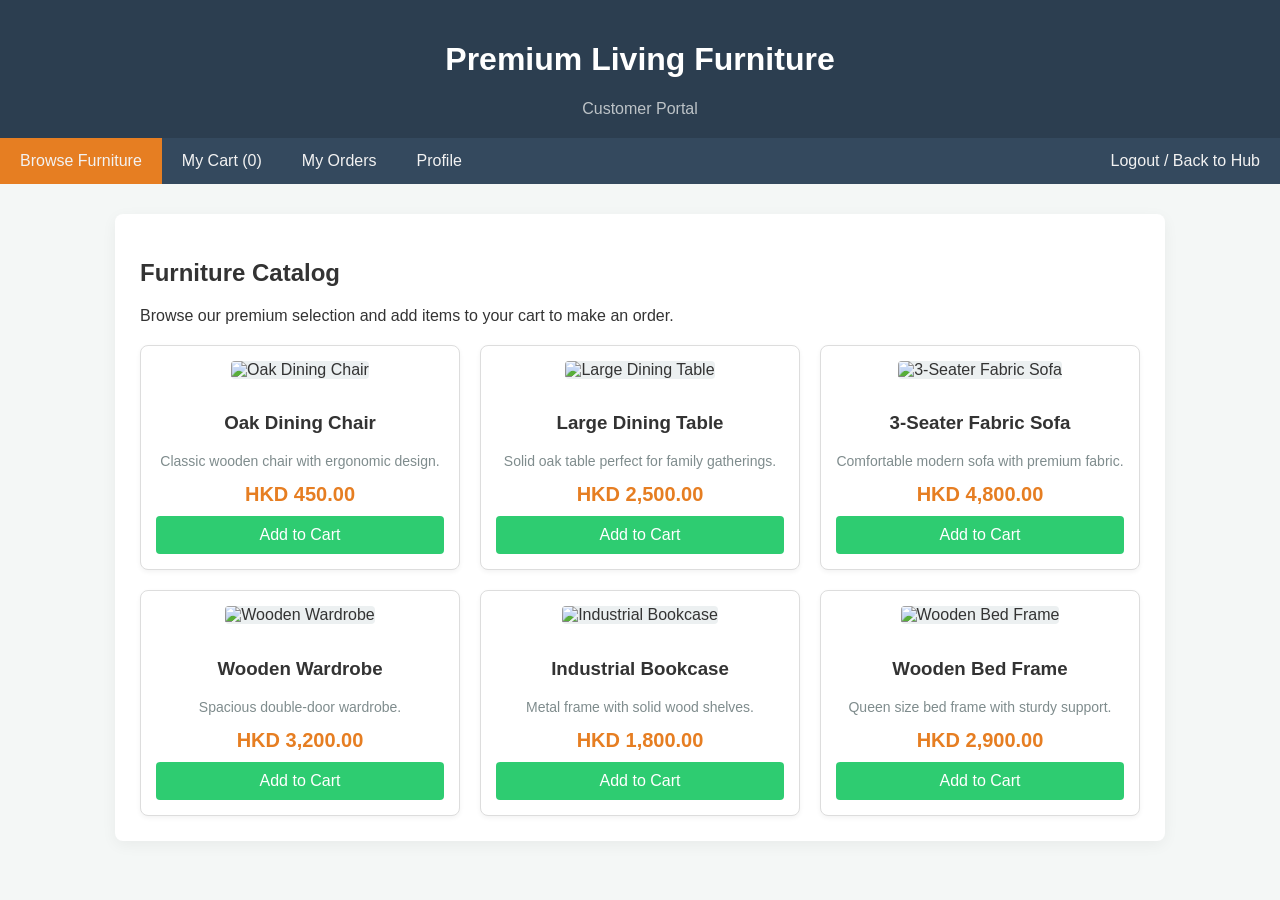
==== project/customer_make_order.html @ 46f9206c "1(UI) step1(can not submit)" ====
<!DOCTYPE html>
<html lang="en">
<head>
    <meta charset="UTF-8">
    <title>Make Order - Premium Living Furniture</title>
    <link rel="stylesheet" href="style.css">
    <style>
        /* Specific styles for the product catalog */
        .product-grid {
            display: grid;
            grid-template-columns: repeat(3, 1fr); /* 3 columns for excellent UI layout */
            gap: 20px;
            margin-top: 20px;
        }
        .product-card {
            background-color: #fff;
            border: 1px solid #ddd;
            border-radius: 8px;
            padding: 15px;
            text-align: center;
            box-shadow: 0 2px 5px rgba(0,0,0,0.05);
            transition: transform 0.2s;
        }
        .product-card:hover {
            transform: translateY(-5px); /* Simple animation for better UX */
            box-shadow: 0 5px 15px rgba(0,0,0,0.1);
        }
        .product-image {
            width: 100%;
            height: 200px;
            background-color: #ecf0f1; /* Placeholder for image */
            border-radius: 4px;
            object-fit: cover;
            margin-bottom: 15px;
        }
        .price-tag {
            color: #e67e22;
            font-size: 20px;
            font-weight: bold;
            margin: 10px 0;
        }
        .btn-add-cart {
            background-color: #2ecc71;
            color: white;
            padding: 10px 15px;
            border: none;
            border-radius: 4px;
            cursor: pointer;
            width: 100%;
            font-size: 16px;
        }
        .btn-add-cart:hover {
            background-color: #27ae60;
        }
    </style>
    
    <script>
        // Simple interactive behavior for Phase 1 UI
        function addToCart(itemName) {
            alert(itemName + " has been added to your shopping cart!");
            // In Phase 2, this will interact with PHP Sessions/Cookies
        }
    </script>
</head>
<body>

    <div class="header">
        <h1>Premium Living Furniture</h1>
        <p style="margin: 5px 0 0 0; color: #bdc3c7;">Customer Portal</p>
    </div>

    <div class="navbar">
        <a href="customer_make_order.html" class="active">Browse Furniture</a>
        <a href="customer_cart.html">My Cart (0)</a>
        <a href="customer_view_orders.html">My Orders</a>
        <a href="customer_update_profile.html">Profile</a>
        <a href="index.html" style="float:right">Logout / Back to Hub</a>
    </div>

    <div class="container" style="max-width: 1000px;">
        <h2>Furniture Catalog</h2>
        <p>Browse our premium selection and add items to your cart to make an order.</p>

        <div class="product-grid">
            
            <div class="product-card">
                <img src="Sample furntiure images1.jpg" alt="Oak Dining Chair" class="product-image">
                <h3>Oak Dining Chair</h3>
                <p style="color: #7f8c8d; font-size: 14px;">Classic wooden chair with ergonomic design.</p>
                <div class="price-tag">HKD 450.00</div>
                <button class="btn-add-cart" onclick="addToCart('Oak Dining Chair')">Add to Cart</button>
            </div>

            <div class="product-card">
                <img src="Sample furntiure images2.jpg" alt="Large Dining Table" class="product-image">
                <h3>Large Dining Table</h3>
                <p style="color: #7f8c8d; font-size: 14px;">Solid oak table perfect for family gatherings.</p>
                <div class="price-tag">HKD 2,500.00</div>
                <button class="btn-add-cart" onclick="addToCart('Large Dining Table')">Add to Cart</button>
            </div>

            <div class="product-card">
                <img src="Sample furntiure images3.jpg" alt="3-Seater Fabric Sofa" class="product-image">
                <h3>3-Seater Fabric Sofa</h3>
                <p style="color: #7f8c8d; font-size: 14px;">Comfortable modern sofa with premium fabric.</p>
                <div class="price-tag">HKD 4,800.00</div>
                <button class="btn-add-cart" onclick="addToCart('3-Seater Fabric Sofa')">Add to Cart</button>
            </div>

            <div class="product-card">
                <img src="Sample furntiure images4.jpg" alt="Wooden Wardrobe" class="product-image">
                <h3>Wooden Wardrobe</h3>
                <p style="color: #7f8c8d; font-size: 14px;">Spacious double-door wardrobe.</p>
                <div class="price-tag">HKD 3,200.00</div>
                <button class="btn-add-cart" onclick="addToCart('Wooden Wardrobe')">Add to Cart</button>
            </div>
            
            <div class="product-card">
                <img src="Sample furntiure images5.jpg" alt="Industrial Bookcase" class="product-image">
                <h3>Industrial Bookcase</h3>
                <p style="color: #7f8c8d; font-size: 14px;">Metal frame with solid wood shelves.</p>
                <div class="price-tag">HKD 1,800.00</div>
                <button class="btn-add-cart" onclick="addToCart('Industrial Bookcase')">Add to Cart</button>
            </div>

            <div class="product-card">
                <img src="Sample furntiure images6.jpg" alt="Wooden Bed Frame" class="product-image">
                <h3>Wooden Bed Frame</h3>
                <p style="color: #7f8c8d; font-size: 14px;">Queen size bed frame with sturdy support.</p>
                <div class="price-tag">HKD 2,900.00</div>
                <button class="btn-add-cart" onclick="addToCart('Wooden Bed Frame')">Add to Cart</button>
            </div>

        </div>
    </div>

</body>
</html>
---- project/style.css ----
/* General Layout Styles */
body {
    font-family: 'Segoe UI', Tahoma, Geneva, Verdana, sans-serif;
    background-color: #f4f7f6;
    margin: 0;
    padding: 0;
    color: #333;
}

.header {
    background-color: #2c3e50; /* Deep Blue professional theme */
    color: white;
    padding: 20px;
    text-align: center;
    box-shadow: 0 2px 5px rgba(0,0,0,0.1);
}

.container {
    width: 90%;
    max-width: 1100px;
    margin: 30px auto;
    background: white;
    padding: 25px;
    border-radius: 8px;
    box-shadow: 0 4px 15px rgba(0,0,0,0.05);
}

/* Navigation Bar */
.navbar {
    overflow: hidden;
    background-color: #34495e;
    position: sticky;
    top: 0;
    z-index: 1000;
}

.navbar a {
    float: left;
    display: block;
    color: #f2f2f2;
    text-align: center;
    padding: 14px 20px;
    text-decoration: none;
    transition: background 0.3s;
}

.navbar a:hover {
    background-color: #e67e22; /* High-contrast orange for interactivity */
    color: white;
}

.navbar a.active {
    background-color: #e67e22;
}

/* Form Styles */
.form-group {
    margin-bottom: 20px;
}

.form-group label {
    display: block;
    margin-bottom: 8px;
    font-weight: bold;
    color: #2c3e50;
}

.form-group input, .form-group select, .form-group textarea {
    width: 100%;
    padding: 12px;
    border: 1px solid #ddd;
    border-radius: 4px;
    box-sizing: border-box; /* Ensures padding doesn't affect width */
    font-size: 14px;
}

/* Table Styles for Management Pages */
table {
    width: 100%;
    border-collapse: collapse;
    margin-top: 20px;
}

table th, table td {
    padding: 15px;
    text-align: left;
    border-bottom: 1px solid #ddd;
}

table th {
    background-color: #ecf0f1;
    color: #2c3e50;
}

table tr:hover {
    background-color: #f9f9f9;
}

/* Buttons */
.btn {
    padding: 10px 20px;
    border: none;
    border-radius: 4px;
    cursor: pointer;
    font-size: 14px;
    text-decoration: none;
    display: inline-block;
    transition: opacity 0.2s;
}

.btn:hover {
    opacity: 0.9;
}

.btn-primary { background-color: #3498db; color: white; }
.btn-success { background-color: #2ecc71; color: white; }
.btn-danger { background-color: #e74c3c; color: white; }
.btn-warning { background-color: #f39c12; color: white; }

/* Status Badges */
.badge {
    padding: 5px 10px;
    border-radius: 20px;
    font-size: 12px;
    font-weight: bold;
    color: white;
}
.status-open { background-color: #3498db; }
.status-completed { background-color: #2ecc71; }
.status-pending { background-color: #f1c40f; }
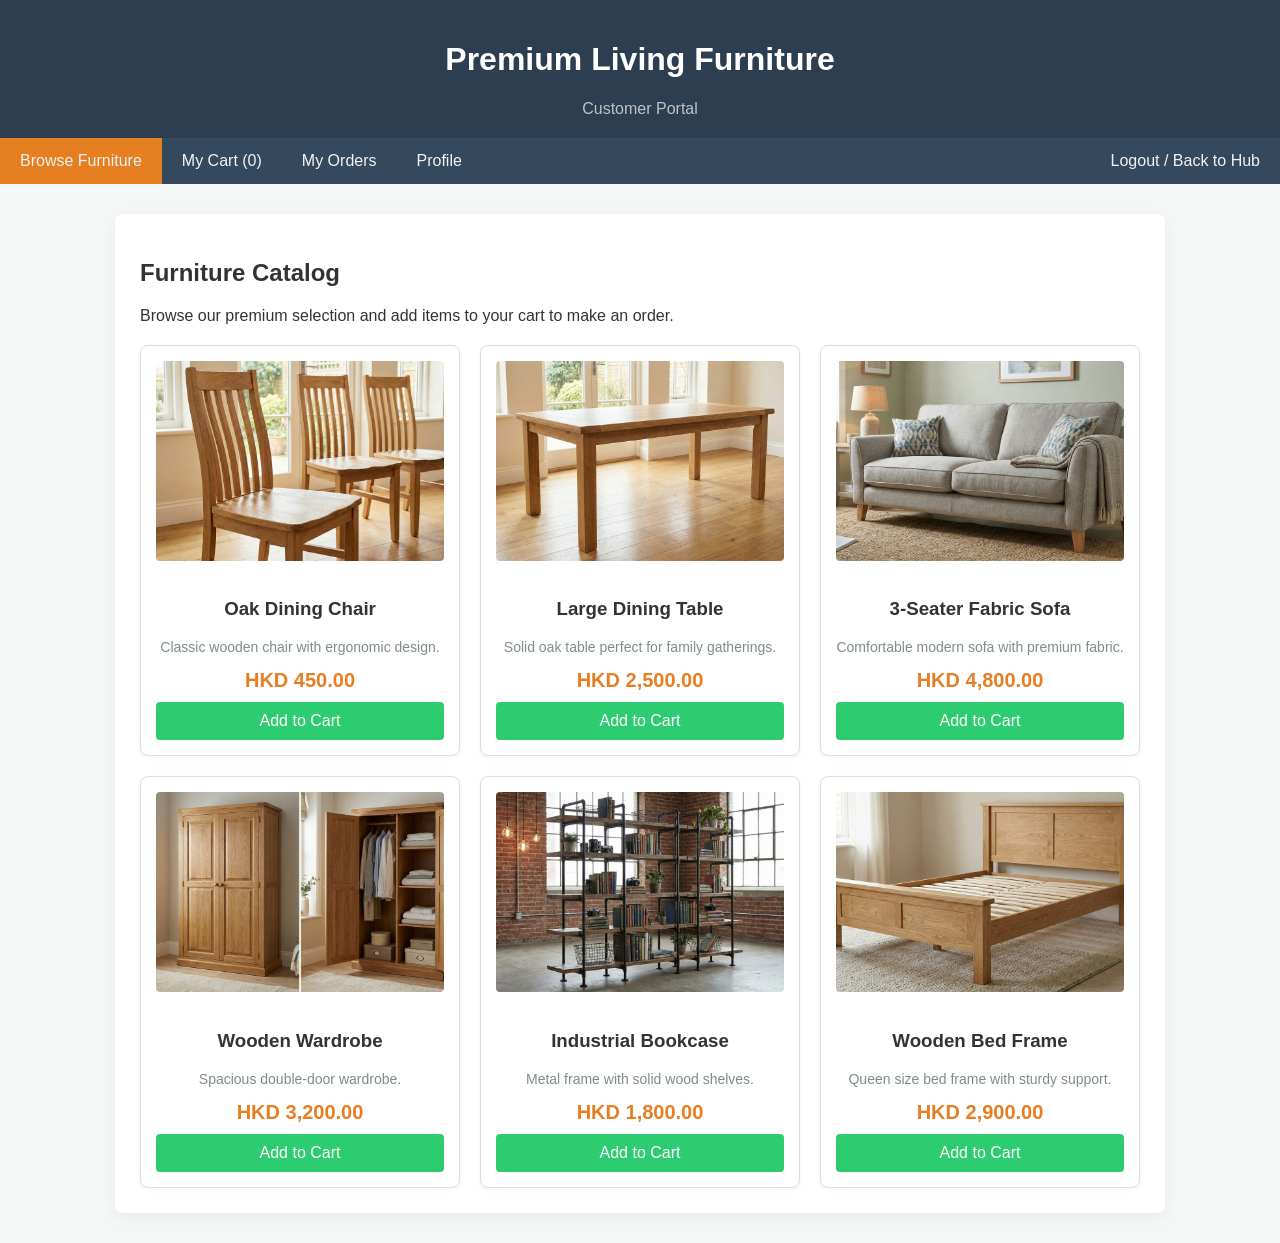
==== commit 0138b8c0: "2 change UI" ====
--- a/project/customer_make_order.html
+++ b/project/customer_make_order.html
@@ -84,7 +84,7 @@
         <div class="product-grid">
             
             <div class="product-card">
-                <img src="Sample furntiure images1.jpg" alt="Oak Dining Chair" class="product-image">
+                <img src="Sample furntiure images1.png" alt="Oak Dining Chair" class="product-image">
                 <h3>Oak Dining Chair</h3>
                 <p style="color: #7f8c8d; font-size: 14px;">Classic wooden chair with ergonomic design.</p>
                 <div class="price-tag">HKD 450.00</div>
@@ -92,7 +92,7 @@
             </div>
 
             <div class="product-card">
-                <img src="Sample furntiure images2.jpg" alt="Large Dining Table" class="product-image">
+                <img src="Sample furntiure images2.png" alt="Large Dining Table" class="product-image">
                 <h3>Large Dining Table</h3>
                 <p style="color: #7f8c8d; font-size: 14px;">Solid oak table perfect for family gatherings.</p>
                 <div class="price-tag">HKD 2,500.00</div>
@@ -100,7 +100,7 @@
             </div>
 
             <div class="product-card">
-                <img src="Sample furntiure images3.jpg" alt="3-Seater Fabric Sofa" class="product-image">
+                <img src="Sample furntiure images3.png" alt="3-Seater Fabric Sofa" class="product-image">
                 <h3>3-Seater Fabric Sofa</h3>
                 <p style="color: #7f8c8d; font-size: 14px;">Comfortable modern sofa with premium fabric.</p>
                 <div class="price-tag">HKD 4,800.00</div>
@@ -108,7 +108,7 @@
             </div>
 
             <div class="product-card">
-                <img src="Sample furntiure images4.jpg" alt="Wooden Wardrobe" class="product-image">
+                <img src="Sample furntiure images4.png" alt="Wooden Wardrobe" class="product-image">
                 <h3>Wooden Wardrobe</h3>
                 <p style="color: #7f8c8d; font-size: 14px;">Spacious double-door wardrobe.</p>
                 <div class="price-tag">HKD 3,200.00</div>
@@ -116,7 +116,7 @@
             </div>
             
             <div class="product-card">
-                <img src="Sample furntiure images5.jpg" alt="Industrial Bookcase" class="product-image">
+                <img src="Sample furntiure images5.png" alt="Industrial Bookcase" class="product-image">
                 <h3>Industrial Bookcase</h3>
                 <p style="color: #7f8c8d; font-size: 14px;">Metal frame with solid wood shelves.</p>
                 <div class="price-tag">HKD 1,800.00</div>
@@ -124,7 +124,7 @@
             </div>
 
             <div class="product-card">
-                <img src="Sample furntiure images6.jpg" alt="Wooden Bed Frame" class="product-image">
+                <img src="Sample furntiure images6.png" alt="Wooden Bed Frame" class="product-image">
                 <h3>Wooden Bed Frame</h3>
                 <p style="color: #7f8c8d; font-size: 14px;">Queen size bed frame with sturdy support.</p>
                 <div class="price-tag">HKD 2,900.00</div>
